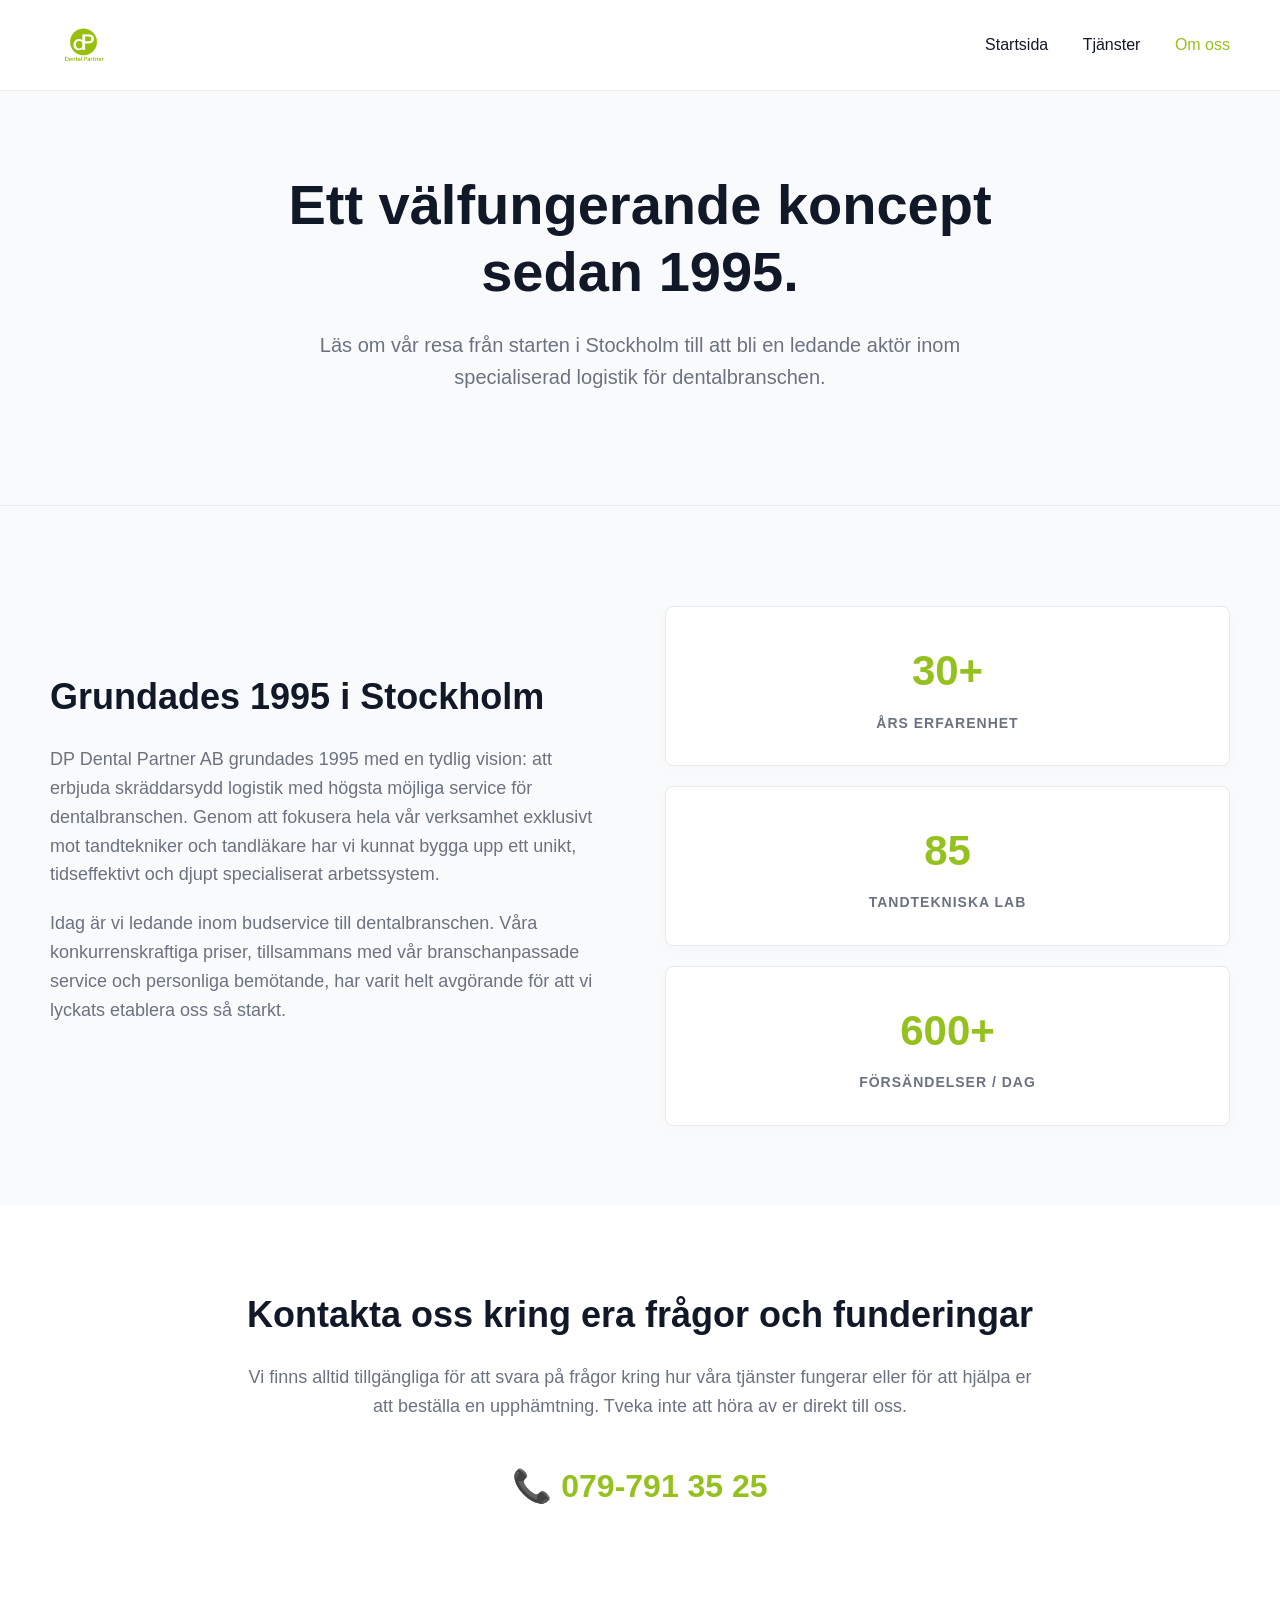
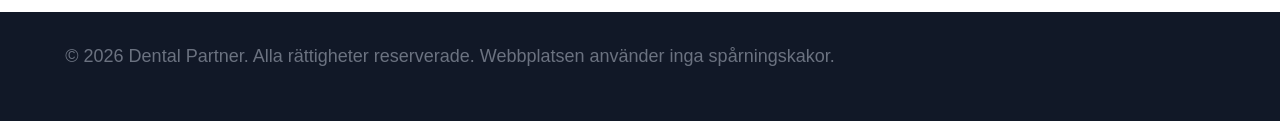
==== om-oss.html @ cd5d51f2 "Uppdaterade CSS med parallax-klasser och bevarade befintlig hero-layout" ====
<!DOCTYPE html>
<html lang="sv">
<head>
    <meta charset="UTF-8">
    <meta name="viewport" content="width=device-width, initial-scale=1.0">
    <title>Om oss | Dental Partner</title>
    <link rel="stylesheet" href="css/style.css">
</head>
<body>

    <!-- Navigering -->
    <header>
        <a href="index.html" class="logo">
            <img src="images/logo.png" alt="Dental Partner Logotyp">
        </a>
        <nav>
            <a href="index.html">Startsida</a>
            <a href="tjanster.html">Tjänster</a>
            <a href="om-oss.html" style="color: var(--color-brand-green);">Om oss</a>
        </nav>
    </header>

    <!-- Toppsektion / Intro -->
    <section class="hero" style="padding: 80px 50px;">
        <h1>Ett välfungerande koncept sedan 1995.</h1>
        <p>Läs om vår resa från starten i Stockholm till att bli en ledande aktör inom specialiserad logistik för dentalbranschen.</p>
    </section>

    <!-- Historik och Statistik -->
    <section class="bg-gray">
        <div class="container">
            <div class="about-layout">
                
                <div class="about-main-text">
                    <h2>Grundades 1995 i Stockholm</h2>
                    <p>DP Dental Partner AB grundades 1995 med en tydlig vision: att erbjuda skräddarsydd logistik med högsta möjliga service för dentalbranschen. Genom att fokusera hela vår verksamhet exklusivt mot tandtekniker och tandläkare har vi kunnat bygga upp ett unikt, tidseffektivt och djupt specialiserat arbetssystem.</p>
                    <p>Idag är vi ledande inom budservice till dentalbranschen. Våra konkurrenskraftiga priser, tillsammans med vår branschanpassade service och personliga bemötande, har varit helt avgörande för att vi lyckats etablera oss så starkt.</p>
                </div>

                <!-- Statistikrutor (Bygger stark trovärdighet) -->
                <div class="stats-grid">
                    <div class="stat-box">
                        <span class="stat-number">30+</span>
                        <span class="stat-label">Års Erfarenhet</span>
                    </div>
                    <div class="stat-box">
                        <span class="stat-number">85</span>
                        <span class="stat-label">Tandtekniska Lab</span>
                    </div>
                    <div class="stat-box">
                        <span class="stat-number">600+</span>
                        <span class="stat-label">Försändelser / Dag</span>
                    </div>
                </div>

            </div>
        </div>
    </section>

    <!-- Centraliserad Kontaktsektion -->
    <section class="cta-section" style="padding: 80px 50px;">
        <div class="container">
            <h2>Kontakta oss kring era frågor och funderingar</h2>
            <p>Vi finns alltid tillgängliga för att svara på frågor kring hur våra tjänster fungerar eller för att hjälpa er att beställa en upphämtning. Tveka inte att höra av er direkt till oss.</p>
            <a href="tel:+46733211751" class="phone-link">📞 079-791 35 25</a>
        </div>
    </section>

    <!-- Sidfot -->
    <footer>
        <div class="container">
            <p>&copy; 2026 Dental Partner. Alla rättigheter reserverade. Webbplatsen använder inga spårningskakor.</p>
        </div>
    </footer>

</body>
</html>
---- css/style.css ----
/* Grundläggande inställningar och färgvariabler */
:root {
  --color-brand-green: #95C11E;
  --color-brand-green-hover: #7ea319;
  --color-text-main: #111827;
  --color-text-muted: #6B7280;
  --color-bg-white: #FFFFFF;
  --color-bg-light-gray: #F9FAFB;
  --font-main: 'Helvetica Neue', Arial, sans-serif;
}

* {
  margin: 0;
  padding: 0;
  box-sizing: border-box;
}

body {
  font-family: var(--font-main);
  color: var(--color-text-main);
  background-color: var(--color-bg-white);
  line-height: 1.6;
}

/* Navigering */
header {
  display: flex;
  justify-content: space-between;
  align-items: center;
  padding: 20px 50px;
  background-color: var(--color-bg-white);
  border-bottom: 1px solid #eaeaea;
}

.logo {
  font-size: 24px;
  font-weight: bold;
  color: var(--color-brand-green);
  text-decoration: none;
  display: flex;
  align-items: center;
}

/* Lägg till denna del för att styra bildens storlek */
.logo img {
  max-height: 50px; /* Ändra denna siffra för att göra loggan större eller mindre */
  width: auto;
}

nav a {
  margin-left: 30px;
  text-decoration: none;
  color: var(--color-text-main);
  font-weight: 500;
  transition: color 0.3s ease;
}

nav a:hover {
  color: var(--color-brand-green);
}

/* Knappar */
.btn-primary {
  background-color: var(--color-brand-green);
  color: white;
  padding: 12px 24px;
  text-decoration: none;
  font-weight: bold;
  border-radius: 4px;
  transition: background-color 0.3s ease;
  display: inline-block;
  margin-top: 20px;
}

.btn-primary:hover {
  background-color: var(--color-brand-green-hover);
}

/* Sektioner (Generell layout) */
section {
  padding: 80px 50px;
}

.bg-gray {
  background-color: var(--color-bg-light-gray);
}

h1 {
  font-size: 48px;
  margin-bottom: 20px;
  line-height: 1.2;
}

h2 {
  font-size: 36px;
  margin-bottom: 20px;
}

p {
  font-size: 18px;
  max-width: 800px;
  margin-bottom: 20px;
  color: var(--color-text-muted);
}

/* --- Hero-sektion (Standard för undersidor) --- */
.hero {
  text-align: center;
  padding: 120px 50px;
  background-color: var(--color-bg-light-gray);
  border-bottom: 1px solid #eaeaea;
}

.hero h1 {
  font-size: 56px;
  color: var(--color-text-main);
  max-width: 800px;
  margin: 0 auto 24px auto;
}

.hero p {
  font-size: 20px;
  max-width: 700px;
  margin: 0 auto 32px auto;
}

.hero .btn-primary {
  font-size: 18px;
  padding: 16px 32px;
  border-radius: 50px;
  box-shadow: 0 4px 6px rgba(149, 193, 30, 0.2);
}

/* --- Parallax Hero Sektion (Speciell för Startsidan) --- */
.parallax-container {
  position: relative;
  overflow: hidden; /* Gömmer den del av bakgrunden som "svämmar över" */
  padding: 150px 50px;
  display: flex;
  align-items: center;
  justify-content: center;
  text-align: center;
  min-height: 70vh; /* Gör sektionen härligt stor */
  background-color: transparent; /* Åsidosätter standard hero-bakgrund */
}

/* Det rörliga bakgrundslagret */
.parallax-bg {
  position: absolute;
  top: -20%; /* Börjar lite högre upp för att ha marginal när den scrollar */
  left: 0;
  width: 100%;
  height: 140%; /* Större än containern för att kunna röra sig */
  background: linear-gradient(135deg, #f0f4f8 0%, #e0e8f0 100%); /* Snygg klinisk gradient */
  background-size: cover;
  background-position: center;
  z-index: 1;
}

/* Innehållet överst i Parallaxen */
.hero-content {
  position: relative;
  z-index: 2; /* Ser till att texten ligger OVANPÅ bakgrunden */
  max-width: 800px;
  margin: 0 auto;
}

.hero-content h1 {
  font-size: 56px;
  color: var(--color-text-main);
  margin-bottom: 24px;
}

.hero-content p {
  font-size: 20px;
  color: var(--color-text-muted);
  margin-bottom: 32px;
}

.hero-content .btn-primary {
  font-size: 18px;
  padding: 16px 32px;
  border-radius: 50px;
  box-shadow: 0 4px 6px rgba(149, 193, 30, 0.2);
}

/* Container för att hålla innehållet centrerat */
.container {
  max-width: 1200px;
  margin: 0 auto;
}

/* Rutnätet för tjänsterna */
.services-grid {
  display: grid;
  grid-template-columns: repeat(auto-fit, minmax(300px, 1fr));
  gap: 30px;
  padding: 20px 0;
}

/* Designen för varje enskilt kort */
.service-card {
  background-color: var(--color-bg-white);
  padding: 40px 30px;
  border-radius: 8px;
  box-shadow: 0 4px 15px rgba(0, 0, 0, 0.05);
  text-align: center;
  transition: transform 0.3s ease;
}

.service-card:hover {
  transform: translateY(-5px); /* Kortet lyfter lite när man hovrar över det */
}

.service-card h3 {
  font-size: 22px;
  margin-bottom: 15px;
  color: var(--color-text-main);
}

.service-card p {
  font-size: 16px;
  margin-bottom: 0;
}

/* Ikoner/bilder i tjänstekorten */
.service-icon {
  max-height: 60px; /* Håller bilderna i en enhetlig storlek */
  width: auto;
  margin-bottom: 20px;
  display: block;
  margin-left: auto;
  margin-right: auto;
  transition: transform 0.3s ease;
}

/* En liten extraeffekt när man för musen över kortet */
.service-card:hover .service-icon {
  transform: scale(1.1);
}

/* Den kodbaserade rutt-kartan */
.route-map-icon {
  width: 100px;
  height: 60px;
  margin: 0 auto 20px auto;
  display: flex;
  align-items: center;
  justify-content: space-between;
  position: relative;
  padding: 0 10px;
}

/* Punkterna på kartan */
.route-map-icon .dot {
  width: 14px;
  height: 14px;
  background-color: var(--color-brand-green);
  border-radius: 50%;
  position: relative;
  z-index: 2;
  box-shadow: 0 0 0 4px rgba(149, 193, 30, 0.2);
}

/* Den pulserande effekten på den aktiva punkten */
.route-map-icon .pin-b {
  background-color: var(--color-text-main);
  box-shadow: 0 0 0 4px rgba(17, 24, 39, 0.1);
  animation: pulse 2s infinite;
}

/* Linjen mellan punkterna */
.route-map-icon .line {
  flex-grow: 1;
  height: 2px;
  border-bottom: 2px dashed var(--color-brand-green);
  position: relative;
  top: 0px;
  z-index: 1;
  margin: 0 -2px;
}

/* Animationen som ger ikonen lite liv */
@keyframes pulse {
  0% { box-shadow: 0 0 0 0 rgba(149, 193, 30, 0.7); }
  70% { box-shadow: 0 0 0 10px rgba(149, 193, 30, 0); }
  100% { box-shadow: 0 0 0 0 rgba(149, 193, 30, 0); }
}

/* Ser till att ikonen reagerar snyggt när man hovrar över kortet */
.service-card:hover .route-map-icon .dot {
  transform: scale(1.1);
}

/* Kontakt/CTA Sektion */
.cta-section {
  text-align: center;
  padding: 100px 50px;
  background-color: var(--color-bg-white);
}

.cta-section h2 {
  color: var(--color-text-main);
  margin-bottom: 20px;
}

.cta-section p {
  margin: 0 auto 40px auto;
}

/* Centralt placerad kontaktbox */
.contact-box {
  background-color: var(--color-bg-light-gray);
  padding: 40px;
  border-radius: 12px;
  display: inline-block;
  max-width: 500px;
  width: 100%;
  box-shadow: 0 4px 20px rgba(0, 0, 0, 0.02);
  border: 1px solid #eaeaea;
}

/* Telefonlänken */
.phone-link {
  font-size: 32px;
  font-weight: bold;
  color: var(--color-brand-green);
  text-decoration: none;
  display: inline-flex;
  align-items: center;
  gap: 10px;
  margin-bottom: 20px;
  transition: color 0.3s ease, transform 0.3s ease;
}

.phone-link:hover {
  color: var(--color-brand-green-hover);
  transform: scale(1.02);
}

.phone-icon {
  font-size: 28px;
}

.opening-hours {
  font-size: 15px !important;
  color: var(--color-text-muted);
  line-height: 1.5;
  margin-bottom: 15px !important;
}

.email-text {
  font-size: 14px !important;
  margin-bottom: 0 !important;
}

/* Sidfot */
footer {
  background-color: var(--color-text-main);
  color: #9CA3AF;
  padding: 30px 50px;
  text-align: center;
  font-size: 14px;
}

/* Styling för fördjupningssidan (Tjänster) */
.features-list {
  display: flex;
  flex-direction: column;
  gap: 40px;
}

.feature-item {
  background-color: var(--color-bg-white);
  padding: 40px;
  border-radius: 8px;
  box-shadow: 0 2px 10px rgba(0, 0, 0, 0.02);
  border-left: 5px solid var(--color-brand-green); /* Ger en snygg klinisk grön linje till vänster */
}

.feature-text h2 {
  font-size: 26px;
  margin-bottom: 15px;
  color: var(--color-text-main);
}

.feature-text p {
  font-size: 16px;
  line-height: 1.7;
  margin-bottom: 0;
  max-width: 100%; /* Låter texten använda hela kortets bredd för skön läsbarhet */
}

/* Layout för Om oss-sidan */
.about-layout {
  display: flex;
  flex-direction: column;
  gap: 50px;
}

/* Sifferrutorna för statistik */
.stats-grid {
  display: grid;
  grid-template-columns: repeat(auto-fit, minmax(200px, 1fr));
  gap: 20px;
  margin-top: 20px;
}

.stat-box {
  background-color: var(--color-bg-white);
  padding: 30px;
  border-radius: 8px;
  text-align: center;
  box-shadow: 0 4px 15px rgba(0, 0, 0, 0.02);
  border: 1px solid #eaeaea;
}

.stat-number {
  display: block;
  font-size: 42px;
  font-weight: bold;
  color: var(--color-brand-green);
  margin-bottom: 5px;
}

.stat-label {
  font-size: 14px;
  color: var(--color-text-muted);
  text-transform: uppercase;
  letter-spacing: 1px;
  font-weight: bold;
}

/* Responsiv justering för större skärmar */
@media (min-width: 768px) {
  .about-layout {
    flex-direction: row;
    align-items: center;
  }
  .about-main-text {
    flex: 1;
  }
  .stats-grid {
    flex: 1;
    grid-template-columns: 1fr; /* Staplar rutorna snyggt till höger om texten på desktop */
  }
}
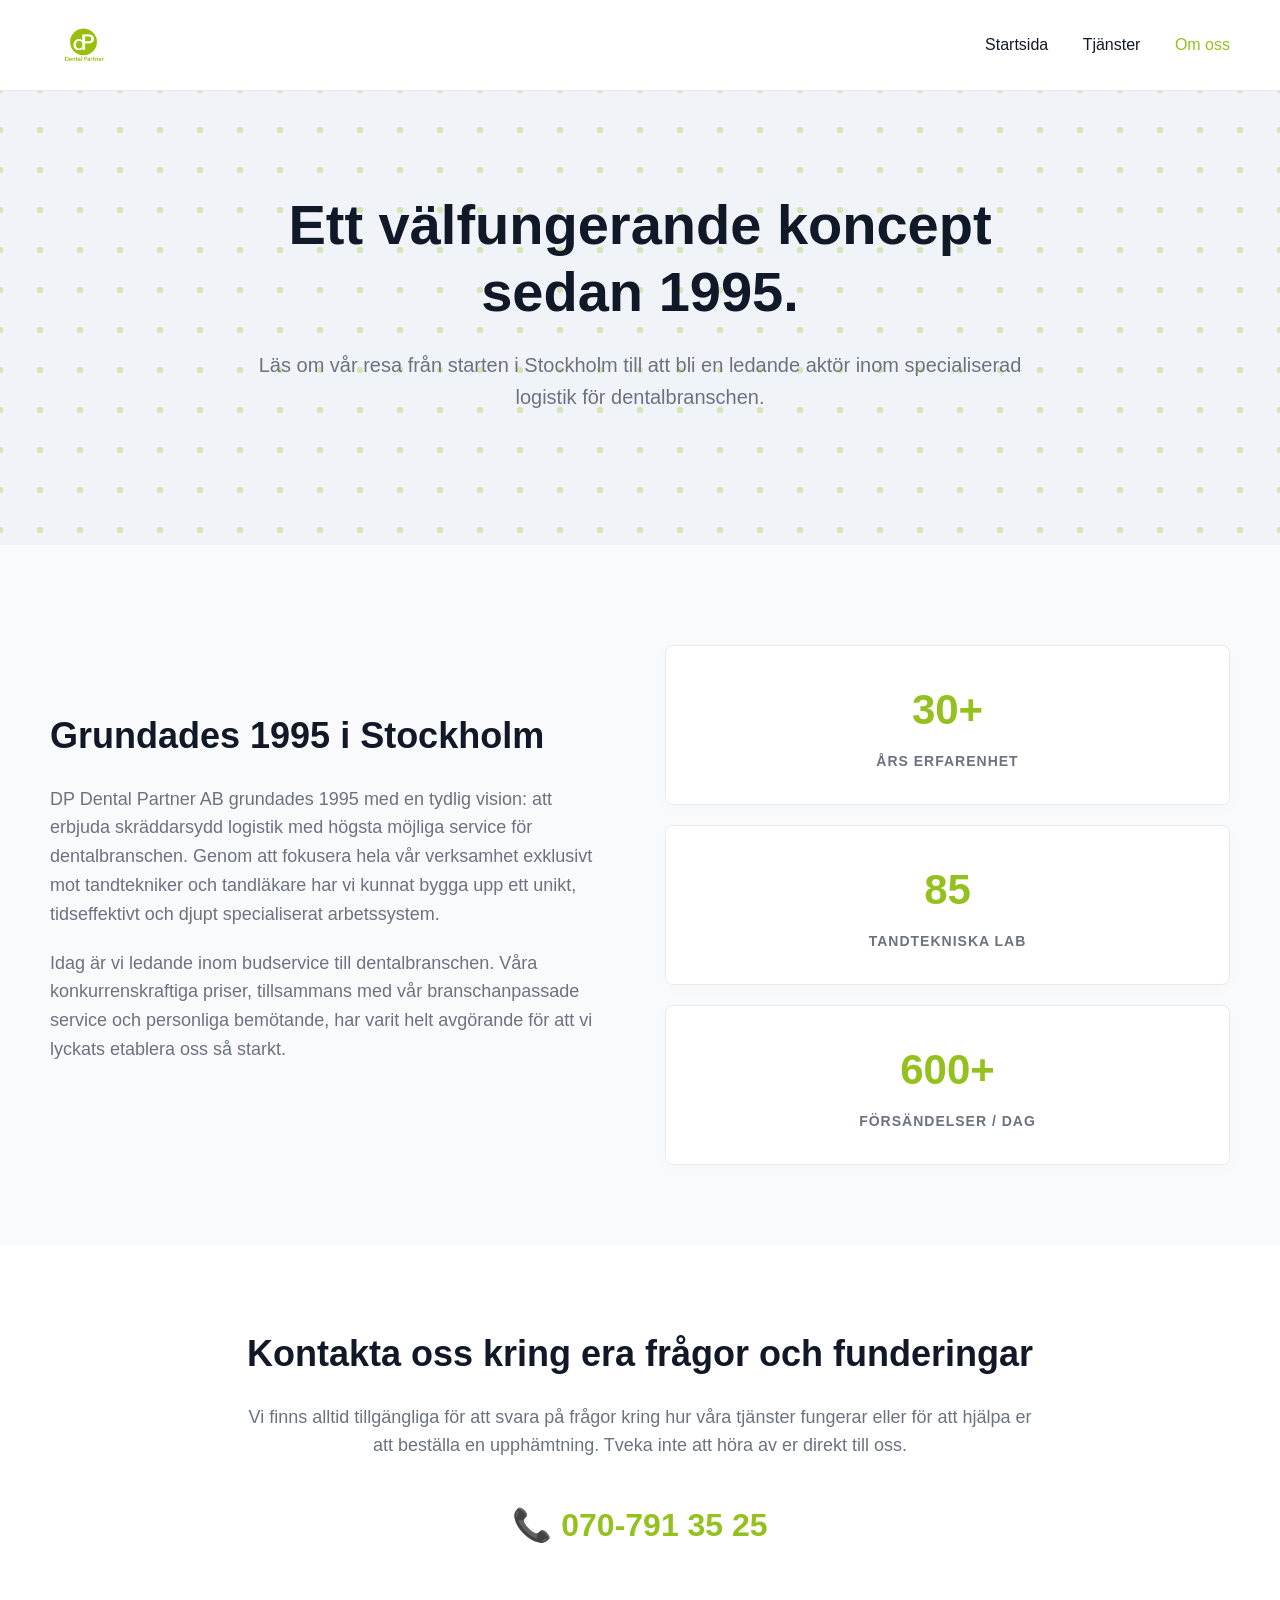
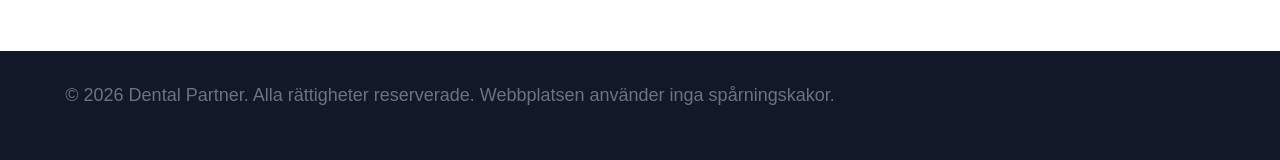
==== commit d0da3eec: "Lade till konsekvent parallax och mjuk fade-in vid scroll på alla undersidor" ====
--- a/om-oss.html
+++ b/om-oss.html
@@ -8,7 +8,6 @@
 </head>
 <body>
 
-    <!-- Navigering -->
     <header>
         <a href="index.html" class="logo">
             <img src="images/logo.png" alt="Dental Partner Logotyp">
@@ -20,34 +19,33 @@
         </nav>
     </header>
 
-    <!-- Toppsektion / Intro -->
-    <section class="hero" style="padding: 80px 50px;">
-        <h1>Ett välfungerande koncept sedan 1995.</h1>
-        <p>Läs om vår resa från starten i Stockholm till att bli en ledande aktör inom specialiserad logistik för dentalbranschen.</p>
+    <section class="parallax-container sm">
+        <div class="hero-content">
+            <h1>Ett välfungerande koncept sedan 1995.</h1>
+            <p>Läs om vår resa från starten i Stockholm till att bli en ledande aktör inom specialiserad logistik för dentalbranschen.</p>
+        </div>
     </section>
 
-    <!-- Historik och Statistik -->
     <section class="bg-gray">
         <div class="container">
             <div class="about-layout">
                 
-                <div class="about-main-text">
+                <div class="about-main-text fade-in">
                     <h2>Grundades 1995 i Stockholm</h2>
                     <p>DP Dental Partner AB grundades 1995 med en tydlig vision: att erbjuda skräddarsydd logistik med högsta möjliga service för dentalbranschen. Genom att fokusera hela vår verksamhet exklusivt mot tandtekniker och tandläkare har vi kunnat bygga upp ett unikt, tidseffektivt och djupt specialiserat arbetssystem.</p>
                     <p>Idag är vi ledande inom budservice till dentalbranschen. Våra konkurrenskraftiga priser, tillsammans med vår branschanpassade service och personliga bemötande, har varit helt avgörande för att vi lyckats etablera oss så starkt.</p>
                 </div>
 
-                <!-- Statistikrutor (Bygger stark trovärdighet) -->
                 <div class="stats-grid">
-                    <div class="stat-box">
+                    <div class="stat-box fade-in" style="transition-delay: 0.1s;">
                         <span class="stat-number">30+</span>
                         <span class="stat-label">Års Erfarenhet</span>
                     </div>
-                    <div class="stat-box">
+                    <div class="stat-box fade-in" style="transition-delay: 0.2s;">
                         <span class="stat-number">85</span>
                         <span class="stat-label">Tandtekniska Lab</span>
                     </div>
-                    <div class="stat-box">
+                    <div class="stat-box fade-in" style="transition-delay: 0.3s;">
                         <span class="stat-number">600+</span>
                         <span class="stat-label">Försändelser / Dag</span>
                     </div>
@@ -57,21 +55,33 @@
         </div>
     </section>
 
-    <!-- Centraliserad Kontaktsektion -->
-    <section class="cta-section" style="padding: 80px 50px;">
+    <section class="cta-section fade-in" style="padding: 80px 50px;">
         <div class="container">
             <h2>Kontakta oss kring era frågor och funderingar</h2>
             <p>Vi finns alltid tillgängliga för att svara på frågor kring hur våra tjänster fungerar eller för att hjälpa er att beställa en upphämtning. Tveka inte att höra av er direkt till oss.</p>
-            <a href="tel:+46733211751" class="phone-link">📞 079-791 35 25</a>
+            <a href="tel:+46733211751" class="phone-link">📞 070-791 35 25</a>
         </div>
     </section>
 
-    <!-- Sidfot -->
     <footer>
         <div class="container">
             <p>&copy; 2026 Dental Partner. Alla rättigheter reserverade. Webbplatsen använder inga spårningskakor.</p>
         </div>
     </footer>
 
+    <script>
+        document.addEventListener("DOMContentLoaded", function() {
+            const faders = document.querySelectorAll('.fade-in');
+            const appearOptions = { threshold: 0.1, rootMargin: "0px 0px -50px 0px" };
+            const appearOnScroll = new IntersectionObserver(function(entries, observer) {
+                entries.forEach(entry => {
+                    if (!entry.isIntersecting) return;
+                    entry.target.classList.add('visible');
+                    observer.unobserve(entry.target);
+                });
+            }, appearOptions);
+            faders.forEach(fader => { appearOnScroll.observe(fader); });
+        });
+    </script>
 </body>
 </html>
--- a/css/style.css
+++ b/css/style.css
@@ -20,6 +20,7 @@
   color: var(--color-text-main);
   background-color: var(--color-bg-white);
   line-height: 1.6;
+  overflow-x: hidden; /* Förhindrar horisontell scroll om animationer puttar ut saker */
 }
 
 /* Navigering */
@@ -30,6 +31,9 @@
   padding: 20px 50px;
   background-color: var(--color-bg-white);
   border-bottom: 1px solid #eaeaea;
+  position: sticky; /* Fäster menyn i toppen när du scrollar! */
+  top: 0;
+  z-index: 100;
 }
 
 .logo {
@@ -41,9 +45,8 @@
   align-items: center;
 }
 
-/* Lägg till denna del för att styra bildens storlek */
 .logo img {
-  max-height: 50px; /* Ändra denna siffra för att göra loggan större eller mindre */
+  max-height: 50px;
   width: auto;
 }
 
@@ -131,36 +134,34 @@
   box-shadow: 0 4px 6px rgba(149, 193, 30, 0.2);
 }
 
-/* --- Parallax Hero Sektion (Speciell för Startsidan) --- */
+/* --- Parallax Hero Sektion --- */
 .parallax-container {
   position: relative;
-  overflow: hidden; /* Gömmer den del av bakgrunden som "svämmar över" */
   padding: 150px 50px;
   display: flex;
   align-items: center;
   justify-content: center;
   text-align: center;
-  min-height: 70vh; /* Gör sektionen härligt stor */
-  background-color: transparent; /* Åsidosätter standard hero-bakgrund */
-}
-
-/* Det rörliga bakgrundslagret */
-.parallax-bg {
-  position: absolute;
-  top: -20%; /* Börjar lite högre upp för att ha marginal när den scrollar */
-  left: 0;
-  width: 100%;
-  height: 140%; /* Större än containern för att kunna röra sig */
-  background: linear-gradient(135deg, #f0f4f8 0%, #e0e8f0 100%); /* Snygg klinisk gradient */
-  background-size: cover;
+  min-height: 70vh;
+  
+  /* Den magiska CSS-parallaxen med fastlåst bakgrundsmönster */
+  background-color: #f0f4f8;
+  background-image: radial-gradient(rgba(149, 193, 30, 0.3) 3px, transparent 3px);
+  background-size: 40px 40px;
+  background-attachment: fixed; /* Detta låser mönstret på plats */
   background-position: center;
-  z-index: 1;
+}
+
+/* Mindre höjd för parallax på undersidor */
+.parallax-container.sm {
+    min-height: 40vh;
+    padding: 100px 50px;
 }
 
 /* Innehållet överst i Parallaxen */
 .hero-content {
   position: relative;
-  z-index: 2; /* Ser till att texten ligger OVANPÅ bakgrunden */
+  z-index: 2;
   max-width: 800px;
   margin: 0 auto;
 }
@@ -209,7 +210,7 @@
 }
 
 .service-card:hover {
-  transform: translateY(-5px); /* Kortet lyfter lite när man hovrar över det */
+  transform: translateY(-5px);
 }
 
 .service-card h3 {
@@ -225,7 +226,7 @@
 
 /* Ikoner/bilder i tjänstekorten */
 .service-icon {
-  max-height: 60px; /* Håller bilderna i en enhetlig storlek */
+  max-height: 60px;
   width: auto;
   margin-bottom: 20px;
   display: block;
@@ -234,7 +235,6 @@
   transition: transform 0.3s ease;
 }
 
-/* En liten extraeffekt när man för musen över kortet */
 .service-card:hover .service-icon {
   transform: scale(1.1);
 }
@@ -251,7 +251,6 @@
   padding: 0 10px;
 }
 
-/* Punkterna på kartan */
 .route-map-icon .dot {
   width: 14px;
   height: 14px;
@@ -262,14 +261,12 @@
   box-shadow: 0 0 0 4px rgba(149, 193, 30, 0.2);
 }
 
-/* Den pulserande effekten på den aktiva punkten */
 .route-map-icon .pin-b {
   background-color: var(--color-text-main);
   box-shadow: 0 0 0 4px rgba(17, 24, 39, 0.1);
   animation: pulse 2s infinite;
 }
 
-/* Linjen mellan punkterna */
 .route-map-icon .line {
   flex-grow: 1;
   height: 2px;
@@ -280,14 +277,12 @@
   margin: 0 -2px;
 }
 
-/* Animationen som ger ikonen lite liv */
 @keyframes pulse {
   0% { box-shadow: 0 0 0 0 rgba(149, 193, 30, 0.7); }
   70% { box-shadow: 0 0 0 10px rgba(149, 193, 30, 0); }
   100% { box-shadow: 0 0 0 0 rgba(149, 193, 30, 0); }
 }
 
-/* Ser till att ikonen reagerar snyggt när man hovrar över kortet */
 .service-card:hover .route-map-icon .dot {
   transform: scale(1.1);
 }
@@ -308,7 +303,6 @@
   margin: 0 auto 40px auto;
 }
 
-/* Centralt placerad kontaktbox */
 .contact-box {
   background-color: var(--color-bg-light-gray);
   padding: 40px;
@@ -320,7 +314,6 @@
   border: 1px solid #eaeaea;
 }
 
-/* Telefonlänken */
 .phone-link {
   font-size: 32px;
   font-weight: bold;
@@ -375,7 +368,7 @@
   padding: 40px;
   border-radius: 8px;
   box-shadow: 0 2px 10px rgba(0, 0, 0, 0.02);
-  border-left: 5px solid var(--color-brand-green); /* Ger en snygg klinisk grön linje till vänster */
+  border-left: 5px solid var(--color-brand-green);
 }
 
 .feature-text h2 {
@@ -388,7 +381,7 @@
   font-size: 16px;
   line-height: 1.7;
   margin-bottom: 0;
-  max-width: 100%; /* Låter texten använda hela kortets bredd för skön läsbarhet */
+  max-width: 100%;
 }
 
 /* Layout för Om oss-sidan */
@@ -398,7 +391,6 @@
   gap: 50px;
 }
 
-/* Sifferrutorna för statistik */
 .stats-grid {
   display: grid;
   grid-template-columns: repeat(auto-fit, minmax(200px, 1fr));
@@ -431,7 +423,6 @@
   font-weight: bold;
 }
 
-/* Responsiv justering för större skärmar */
 @media (min-width: 768px) {
   .about-layout {
     flex-direction: row;
@@ -442,6 +433,19 @@
   }
   .stats-grid {
     flex: 1;
-    grid-template-columns: 1fr; /* Staplar rutorna snyggt till höger om texten på desktop */
+    grid-template-columns: 1fr;
   }
+}
+
+/* --- Fade-in effekter (NYTT) --- */
+.fade-in {
+  opacity: 0;
+  transform: translateY(30px);
+  transition: opacity 0.8s ease-out, transform 0.8s ease-out;
+  will-change: opacity, transform;
+}
+
+.fade-in.visible {
+  opacity: 1;
+  transform: translateY(0);
 }
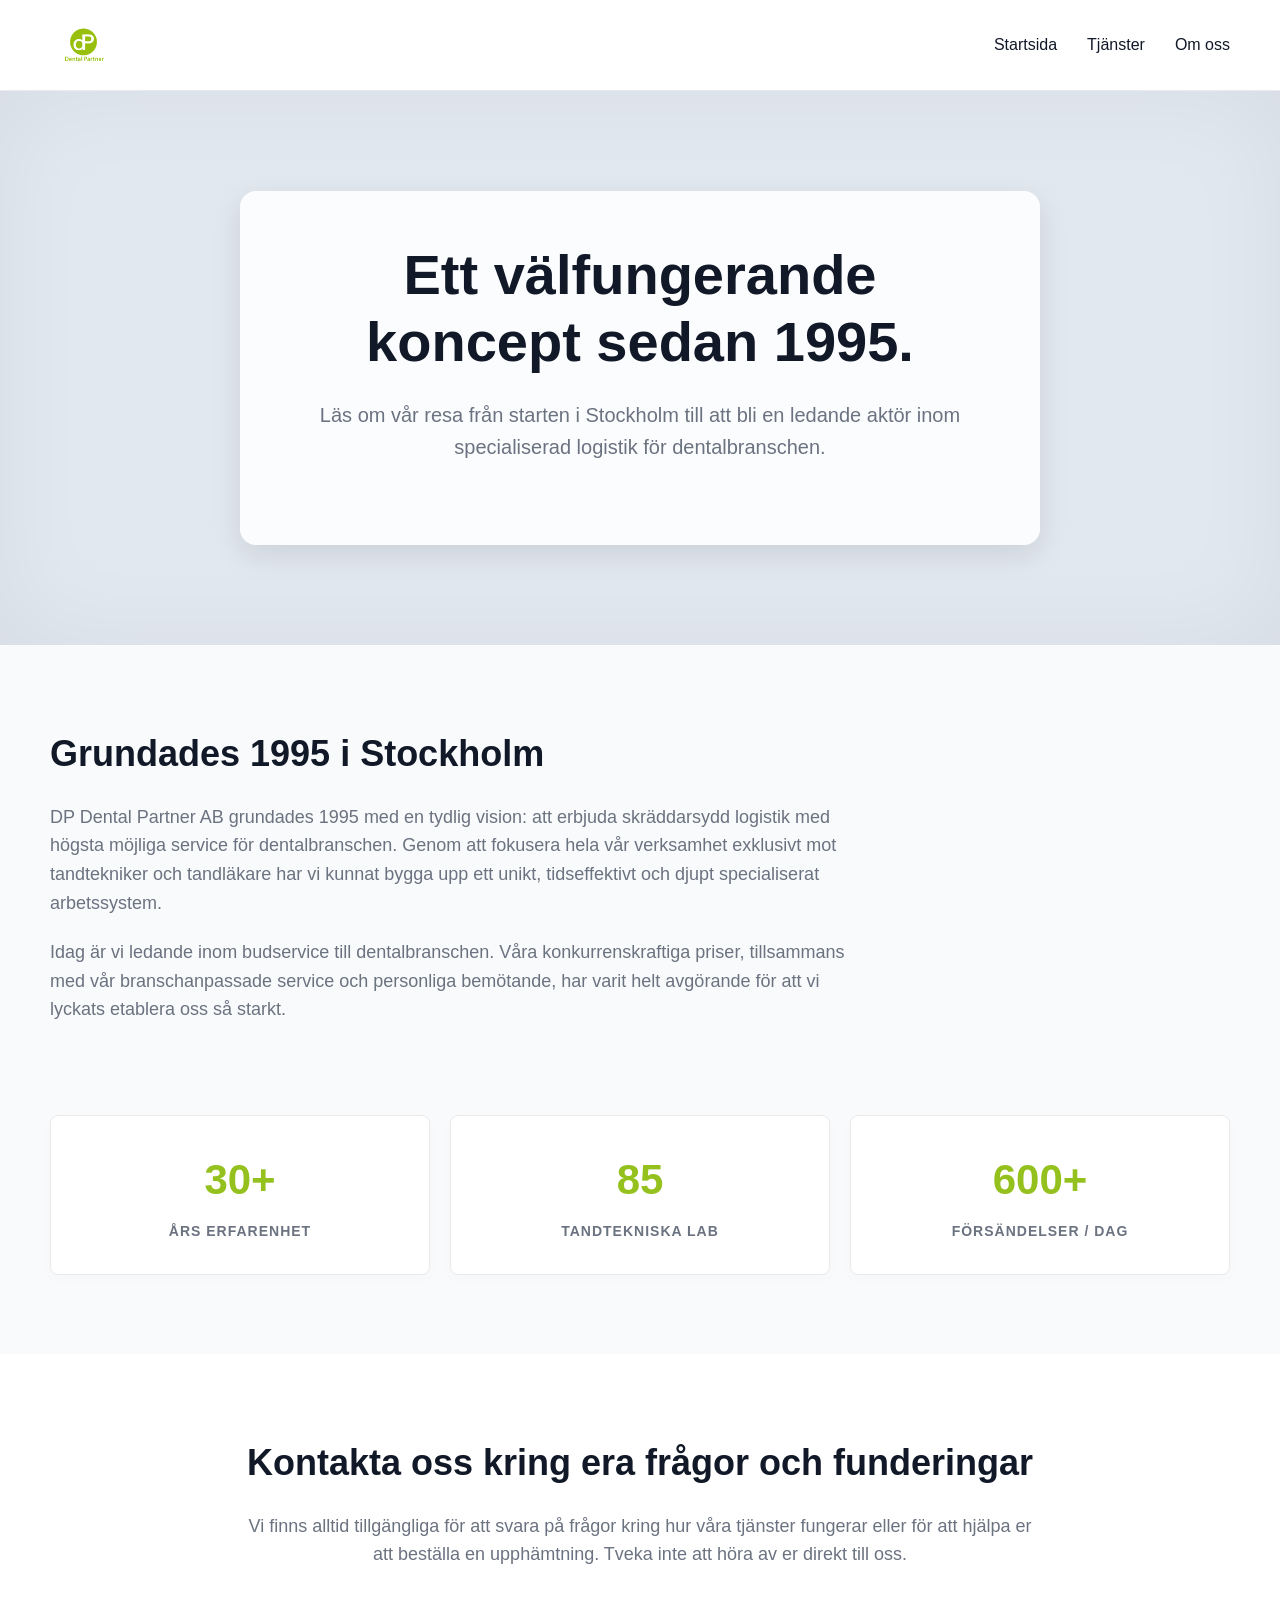
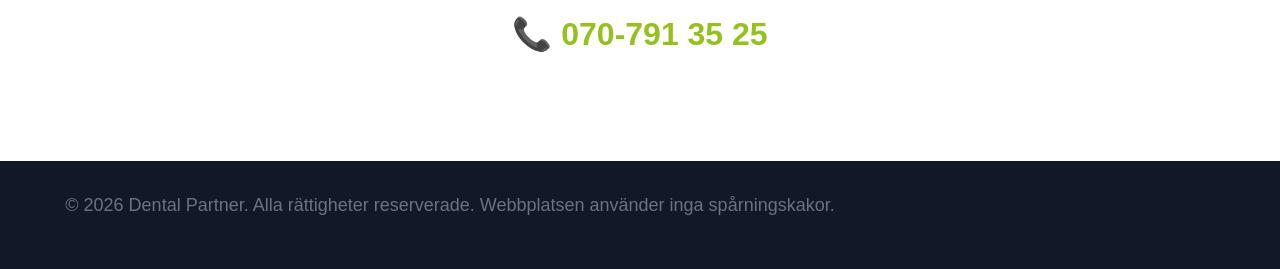
==== commit 02c57204: "Synkat global header och hamburgermeny på samtliga undersidor" ====
--- a/om-oss.html
+++ b/om-oss.html
@@ -2,7 +2,7 @@
 <html lang="sv">
 <head>
     <meta charset="UTF-8">
-    <meta name="viewport" content="width=device-width, initial-scale=1.0">
+    <meta name="viewport" content="width=device-width, initial-scale=1.0, maximum-scale=1.0, user-scalable=no, viewport-fit=cover">
     <title>Om oss | Dental Partner</title>
     <link rel="stylesheet" href="css/style.css">
 </head>
@@ -10,12 +10,19 @@
 
     <header>
         <a href="index.html" class="logo">
-            <img src="images/logo.png" alt="Dental Partner Logotyp">
+            <img src="images/logo.png" alt="Dental Partner">
         </a>
-        <nav>
+        
+        <div class="menu-toggle" id="mobile-menu">
+            <span class="bar"></span>
+            <span class="bar"></span>
+            <span class="bar"></span>
+        </div>
+
+        <nav id="nav-menu">
             <a href="index.html">Startsida</a>
             <a href="tjanster.html">Tjänster</a>
-            <a href="om-oss.html" style="color: var(--color-brand-green);">Om oss</a>
+            <a href="om-oss.html">Om oss</a>
         </nav>
     </header>
 
@@ -69,19 +76,6 @@
         </div>
     </footer>
 
-    <script>
-        document.addEventListener("DOMContentLoaded", function() {
-            const faders = document.querySelectorAll('.fade-in');
-            const appearOptions = { threshold: 0.1, rootMargin: "0px 0px -50px 0px" };
-            const appearOnScroll = new IntersectionObserver(function(entries, observer) {
-                entries.forEach(entry => {
-                    if (!entry.isIntersecting) return;
-                    entry.target.classList.add('visible');
-                    observer.unobserve(entry.target);
-                });
-            }, appearOptions);
-            faders.forEach(fader => { appearOnScroll.observe(fader); });
-        });
-    </script>
+    <script src="js/main.js"></script>
 </body>
 </html>
--- a/css/style.css
+++ b/css/style.css
@@ -1,4 +1,4 @@
-/* Grundläggande inställningar och färgvariabler */
+/* --- 1. Grundinställningar & Variabler --- */
 :root {
   --color-brand-green: #95C11E;
   --color-brand-green-hover: #7ea319;
@@ -15,15 +15,29 @@
   box-sizing: border-box;
 }
 
+html {
+  -webkit-tap-highlight-color: transparent;
+  overscroll-behavior-y: contain;
+}
+
 body {
   font-family: var(--font-main);
   color: var(--color-text-main);
   background-color: var(--color-bg-white);
   line-height: 1.6;
-  overflow-x: hidden; /* Förhindrar horisontell scroll om animationer puttar ut saker */
-}
-
-/* Navigering */
+  overflow-x: hidden;
+  -webkit-user-select: none;
+  user-select: none;
+  touch-action: manipulation;
+}
+
+/* Klickbara element med app-känsla */
+.btn-primary, .service-card, .horizontal-card, .menu-toggle {
+  cursor: pointer;
+  -webkit-tap-highlight-color: transparent;
+}
+
+/* --- 2. Navigering & Header --- */
 header {
   display: flex;
   justify-content: space-between;
@@ -31,7 +45,7 @@
   padding: 20px 50px;
   background-color: var(--color-bg-white);
   border-bottom: 1px solid #eaeaea;
-  position: sticky; /* Fäster menyn i toppen när du scrollar! */
+  position: sticky;
   top: 0;
   z-index: 100;
 }
@@ -50,6 +64,11 @@
   width: auto;
 }
 
+nav {
+  display: flex;
+  align-items: center;
+}
+
 nav a {
   margin-left: 30px;
   text-decoration: none;
@@ -60,6 +79,38 @@
 
 nav a:hover {
   color: var(--color-brand-green);
+}
+
+/* --- 3. Generella Typografi- & Sektionsregler --- */
+section {
+  padding: 80px 50px;
+}
+
+.bg-gray {
+  background-color: var(--color-bg-light-gray);
+}
+
+.container {
+  max-width: 1200px;
+  margin: 0 auto;
+}
+
+h1 {
+  font-size: 48px;
+  margin-bottom: 20px;
+  line-height: 1.2;
+}
+
+h2 {
+  font-size: 36px;
+  margin-bottom: 20px;
+}
+
+p {
+  font-size: 18px;
+  max-width: 800px;
+  margin-bottom: 20px;
+  color: var(--color-text-muted);
 }
 
 /* Knappar */
@@ -79,34 +130,7 @@
   background-color: var(--color-brand-green-hover);
 }
 
-/* Sektioner (Generell layout) */
-section {
-  padding: 80px 50px;
-}
-
-.bg-gray {
-  background-color: var(--color-bg-light-gray);
-}
-
-h1 {
-  font-size: 48px;
-  margin-bottom: 20px;
-  line-height: 1.2;
-}
-
-h2 {
-  font-size: 36px;
-  margin-bottom: 20px;
-}
-
-p {
-  font-size: 18px;
-  max-width: 800px;
-  margin-bottom: 20px;
-  color: var(--color-text-muted);
-}
-
-/* --- Hero-sektion (Standard för undersidor) --- */
+/* --- 4. Hero & Parallax --- */
 .hero {
   text-align: center;
   padding: 120px 50px;
@@ -114,27 +138,6 @@
   border-bottom: 1px solid #eaeaea;
 }
 
-.hero h1 {
-  font-size: 56px;
-  color: var(--color-text-main);
-  max-width: 800px;
-  margin: 0 auto 24px auto;
-}
-
-.hero p {
-  font-size: 20px;
-  max-width: 700px;
-  margin: 0 auto 32px auto;
-}
-
-.hero .btn-primary {
-  font-size: 18px;
-  padding: 16px 32px;
-  border-radius: 50px;
-  box-shadow: 0 4px 6px rgba(149, 193, 30, 0.2);
-}
-
-/* --- Parallax Hero Sektion --- */
 .parallax-container {
   position: relative;
   padding: 150px 50px;
@@ -143,27 +146,30 @@
   justify-content: center;
   text-align: center;
   min-height: 70vh;
-  
-  /* Den magiska CSS-parallaxen med fastlåst bakgrundsmönster */
-  background-color: #f0f4f8;
-  background-image: radial-gradient(rgba(149, 193, 30, 0.3) 3px, transparent 3px);
-  background-size: 40px 40px;
-  background-attachment: fixed; /* Detta låser mönstret på plats */
+  background-color: #E2E8F0;
+  background-image: url('../images/hero-bg.jpg');
+  background-attachment: fixed;
   background-position: center;
-}
-
-/* Mindre höjd för parallax på undersidor */
+  background-repeat: no-repeat;
+  background-size: cover;
+  box-shadow: inset 0 0 100px rgba(0,0,0,0.05);
+}
+
 .parallax-container.sm {
-    min-height: 40vh;
-    padding: 100px 50px;
-}
-
-/* Innehållet överst i Parallaxen */
+  min-height: 40vh;
+  padding: 100px 50px;
+}
+
 .hero-content {
   position: relative;
   z-index: 2;
   max-width: 800px;
   margin: 0 auto;
+  background: rgba(255, 255, 255, 0.85);
+  padding: 50px;
+  border-radius: 16px;
+  box-shadow: 0 10px 30px rgba(0, 0, 0, 0.1);
+  backdrop-filter: blur(5px);
 }
 
 .hero-content h1 {
@@ -185,13 +191,7 @@
   box-shadow: 0 4px 6px rgba(149, 193, 30, 0.2);
 }
 
-/* Container för att hålla innehållet centrerat */
-.container {
-  max-width: 1200px;
-  margin: 0 auto;
-}
-
-/* Rutnätet för tjänsterna */
+/* --- 5. Tjänster & Grid --- */
 .services-grid {
   display: grid;
   grid-template-columns: repeat(auto-fit, minmax(300px, 1fr));
@@ -199,7 +199,6 @@
   padding: 20px 0;
 }
 
-/* Designen för varje enskilt kort */
 .service-card {
   background-color: var(--color-bg-white);
   padding: 40px 30px;
@@ -224,7 +223,6 @@
   margin-bottom: 0;
 }
 
-/* Ikoner/bilder i tjänstekorten */
 .service-icon {
   max-height: 60px;
   width: auto;
@@ -239,7 +237,6 @@
   transform: scale(1.1);
 }
 
-/* Den kodbaserade rutt-kartan */
 .route-map-icon {
   width: 100px;
   height: 60px;
@@ -287,7 +284,210 @@
   transform: scale(1.1);
 }
 
-/* Kontakt/CTA Sektion */
+/* --- 6. Kinetisk Reveal --- */
+.kinetic-section {
+  background-color: var(--color-bg-white);
+}
+
+.kinetic-wrapper {
+  position: relative;
+  max-width: 600px;
+  height: 400px;
+  margin: 0 auto;
+  border-radius: 16px;
+  overflow: hidden;
+  box-shadow: 0 10px 40px rgba(0, 0, 0, 0.1);
+  background-image: url('../images/hero-bg.jpg');
+  background-size: cover;
+  background-position: center;
+}
+
+.kinetic-inside {
+  position: absolute;
+  top: 0; left: 0; width: 100%; height: 100%;
+  display: flex;
+  align-items: center;
+  justify-content: center;
+  text-align: center;
+  padding: 40px;
+  background: rgba(255, 255, 255, 0.85);
+  backdrop-filter: blur(8px);
+  z-index: 1;
+}
+
+.kinetic-inside-content h3 {
+  color: var(--color-brand-green);
+  font-size: 28px;
+  margin-bottom: 10px;
+}
+
+.kinetic-door {
+  position: absolute;
+  left: 0;
+  width: 100%;
+  height: 50%;
+  background-color: var(--color-bg-white);
+  z-index: 2;
+  display: flex;
+  flex-direction: column;
+  align-items: center;
+  justify-content: center;
+  transition: transform 1.2s cubic-bezier(0.77, 0, 0.175, 1);
+}
+
+.door-top {
+  top: 0;
+  border-bottom: 1px solid rgba(149, 193, 30, 0.2);
+}
+
+.door-bottom {
+  bottom: 0;
+  border-top: none;
+}
+
+.kinetic-icon {
+  font-size: 48px;
+  margin-bottom: 10px;
+}
+
+.door-top h3 {
+  margin: 0;
+  color: var(--color-text-main);
+}
+
+.door-bottom p {
+  margin: 0;
+  color: var(--color-text-muted);
+  font-size: 14px;
+  text-transform: uppercase;
+  letter-spacing: 1px;
+}
+
+.kinetic-wrapper.is-open .door-top {
+  transform: translateY(-100%);
+}
+
+.kinetic-wrapper.is-open .door-bottom {
+  transform: translateY(100%);
+}
+
+/* --- 7. Dynamisk Ruttspårning --- */
+.dynamic-route-section {
+  background-color: var(--color-bg-light-gray);
+}
+
+.route-map-container {
+  position: relative;
+  max-width: 800px;
+  margin: 0 auto;
+  background: var(--color-bg-white);
+  border-radius: 16px;
+  padding: 40px;
+  box-shadow: 0 10px 30px rgba(0, 0, 0, 0.05);
+}
+
+.route-svg {
+  width: 100%;
+  height: auto;
+  display: block;
+  overflow: visible;
+}
+
+#route-path-active {
+  transition: stroke-dashoffset 0.1s ease-out;
+}
+
+.van-icon {
+  position: absolute;
+  font-size: 32px;
+  top: 0;
+  left: 0;
+  transform: translate(-50%, -50%);
+  opacity: 0;
+  transition: opacity 0.3s ease;
+  filter: drop-shadow(0 4px 6px rgba(0,0,0,0.2));
+  z-index: 10;
+  pointer-events: none;
+}
+
+.van-icon.visible {
+  opacity: 1;
+}
+
+/* --- 8. Horisontell Scroll --- */
+.horizontal-section {
+  height: 300vh;
+  position: relative;
+  background-color: var(--color-bg-white);
+}
+
+.sticky-wrapper {
+  position: sticky;
+  top: 0;
+  height: 100vh;
+  display: flex;
+  flex-direction: column;
+  justify-content: center;
+  overflow: hidden;
+  padding-top: 50px;
+}
+
+.horizontal-title {
+  text-align: center;
+  margin-bottom: 60px;
+  padding: 0 50px;
+  color: var(--color-text-main);
+}
+
+.horizontal-track {
+  display: flex;
+  gap: 40px;
+  padding: 0 50px;
+  width: max-content;
+  will-change: transform;
+}
+
+.horizontal-card {
+  width: 350px;
+  height: 400px;
+  background: var(--color-bg-light-gray);
+  border-radius: 16px;
+  padding: 40px;
+  display: flex;
+  flex-direction: column;
+  justify-content: center;
+  box-shadow: 0 10px 30px rgba(0, 0, 0, 0.05);
+  border-top: 4px solid var(--color-brand-green);
+  flex-shrink: 0;
+  transition: transform 0.3s ease, box-shadow 0.3s ease;
+}
+
+.horizontal-card:hover {
+  transform: translateY(-10px);
+  box-shadow: 0 15px 40px rgba(149, 193, 30, 0.15);
+}
+
+.horizontal-card .card-number {
+  font-size: 60px;
+  font-weight: bold;
+  color: rgba(149, 193, 30, 0.2);
+  margin-bottom: 20px;
+  line-height: 1;
+}
+
+.horizontal-card h3 {
+  font-size: 24px;
+  margin-bottom: 15px;
+  color: var(--color-text-main);
+}
+
+.horizontal-card p {
+  font-size: 16px;
+  color: var(--color-text-muted);
+  margin: 0;
+}
+
+/* --- 9. CTA & Kontakt --- */
 .cta-section {
   text-align: center;
   padding: 100px 50px;
@@ -347,7 +547,7 @@
   margin-bottom: 0 !important;
 }
 
-/* Sidfot */
+/* --- 10. Footer & Statiska Element --- */
 footer {
   background-color: var(--color-text-main);
   color: #9CA3AF;
@@ -356,7 +556,6 @@
   font-size: 14px;
 }
 
-/* Styling för fördjupningssidan (Tjänster) */
 .features-list {
   display: flex;
   flex-direction: column;
@@ -384,7 +583,6 @@
   max-width: 100%;
 }
 
-/* Layout för Om oss-sidan */
 .about-layout {
   display: flex;
   flex-direction: column;
@@ -423,21 +621,7 @@
   font-weight: bold;
 }
 
-@media (min-width: 768px) {
-  .about-layout {
-    flex-direction: row;
-    align-items: center;
-  }
-  .about-main-text {
-    flex: 1;
-  }
-  .stats-grid {
-    flex: 1;
-    grid-template-columns: 1fr;
-  }
-}
-
-/* --- Fade-in effekter (NYTT) --- */
+/* --- 11. Core Animationer (Fade-in & Hero) --- */
 .fade-in {
   opacity: 0;
   transform: translateY(30px);
@@ -448,4 +632,122 @@
 .fade-in.visible {
   opacity: 1;
   transform: translateY(0);
+}
+
+.hero-animate {
+  animation: heroFadeIn 1s ease-out forwards;
+}
+
+@keyframes heroFadeIn {
+  from { opacity: 0; transform: translateY(30px); }
+  to { opacity: 1; transform: translateY(0); }
+}
+
+/* --- 12. Media Queries (Mobil- & Responsiv Logik) --- */
+@media (max-width: 768px) {
+  section {
+    padding: 60px 20px;
+  }
+
+  header {
+    padding: 15px 20px;
+  }
+
+  /* Hamburgarknapp layout */
+  .menu-toggle {
+    display: flex;
+    flex-direction: column;
+    justify-content: space-between;
+    width: 24px;
+    height: 18px;
+    z-index: 110;
+  }
+
+  .menu-toggle span.bar {
+    display: block;
+    width: 100%;
+    height: 3px;
+    background-color: var(--color-brand-green);
+    transition: all 0.3s ease-in-out;
+  }
+
+  /* Hamburgar-animation till ett X */
+  .menu-toggle.open .bar:nth-child(1) {
+    transform: translateY(7.5px) rotate(45deg);
+  }
+
+  .menu-toggle.open .bar:nth-child(2) {
+    opacity: 0;
+  }
+
+  .menu-toggle.open .bar:nth-child(3) {
+    transform: translateY(-7.5px) rotate(-45deg);
+  }
+
+  /* Navigationsmeny på mobilen */
+  nav {
+    position: absolute;
+    top: 100%;
+    left: 0;
+    width: 100%;
+    background-color: var(--color-bg-white);
+    flex-direction: column;
+    display: none;
+    border-bottom: 1px solid #eaeaea;
+    box-shadow: 0 4px 10px rgba(0,0,0,0.05);
+    z-index: 100;
+    padding: 10px 0;
+  }
+
+  nav.active {
+    display: flex !important;
+  }
+
+  nav a {
+    margin: 0;
+    padding: 15px 20px;
+    border-bottom: 1px solid #f9f9f9;
+    width: 100%;
+    text-align: center;
+  }
+}
+
+@media (max-width: 600px) {
+  /* Responsiv rubrik-anpassning */
+  h1 {
+    font-size: 32px !important;
+    line-height: 1.1;
+    margin-bottom: 15px;
+    padding: 0 10px;
+  }
+
+  .mobile-break {
+    display: block;
+  }
+
+  .hero-content {
+    padding: 30px 20px;
+  }
+
+  .kinetic-wrapper {
+    height: 300px;
+  }
+
+  .kinetic-inside-content h3 {
+    font-size: 20px;
+  }
+
+  .about-main-text {
+    flex: 1;
+  }
+
+  .stats-grid {
+    flex: 1;
+    grid-template-columns: 1fr;
+  }
+}
+
+/* Standarddölj för radbrytning på stora skärmar */
+.mobile-break {
+  display: none;
 }
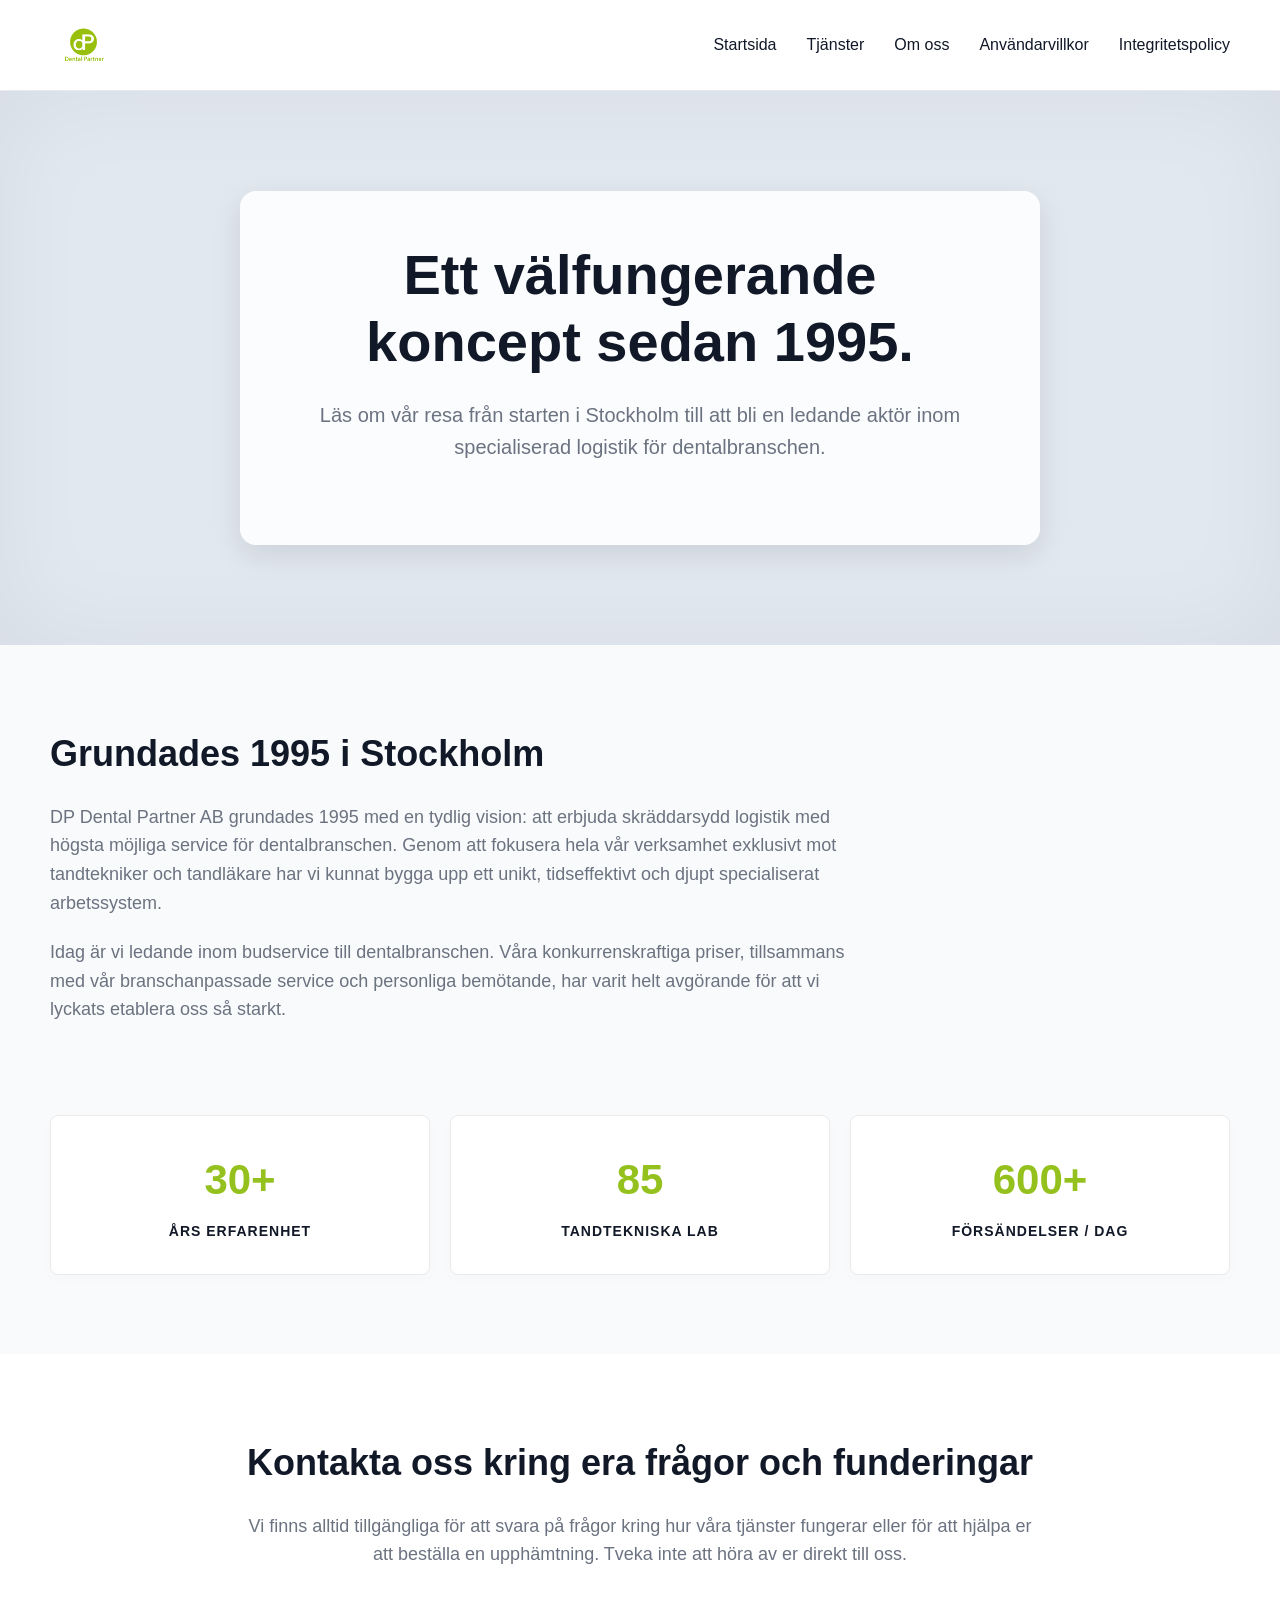
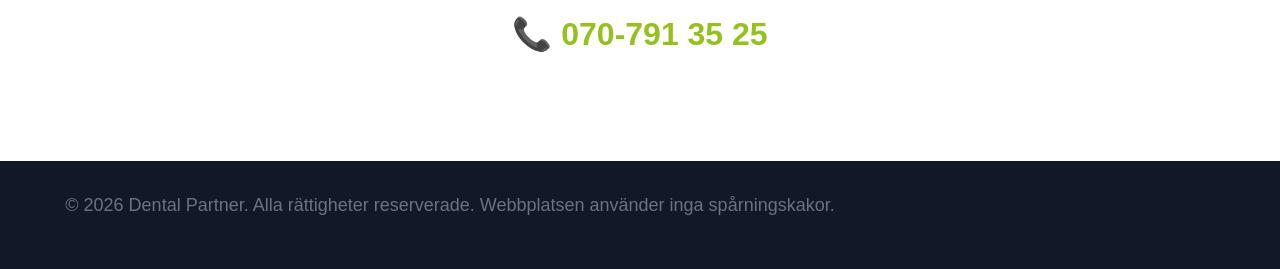
==== commit ad5fb667: "Lade till svenska sidor för användarvillkor och integritetspolicy" ====
--- a/om-oss.html
+++ b/om-oss.html
@@ -23,6 +23,8 @@
             <a href="index.html">Startsida</a>
             <a href="tjanster.html">Tjänster</a>
             <a href="om-oss.html">Om oss</a>
+            <a href="anvandarvillkor.html">Användarvillkor</a>
+            <a href="integritetspolicy.html">Integritetspolicy</a>
         </nav>
     </header>
 
--- a/css/style.css
+++ b/css/style.css
@@ -427,16 +427,19 @@
   height: 100vh;
   display: flex;
   flex-direction: column;
-  justify-content: center;
+  justify-content: center; /* Centrerar innehåll vertikalt */
+  align-items: center;     /* Centrerar innehåll horisontellt oavsett skärm */
   overflow: hidden;
   padding-top: 50px;
 }
 
 .horizontal-title {
   text-align: center;
-  margin-bottom: 60px;
-  padding: 0 50px;
-  color: var(--color-text-main);
+  margin: 0 auto 60px auto; /* Håller rubriken balanserad och centrerad */
+  padding: 0 20px;
+  color: var(--color-text-main);
+  width: 100%;
+  max-width: 1200px;        /* Begränsar bredden på superstora skärmar */
 }
 
 .horizontal-track {
@@ -615,7 +618,7 @@
 
 .stat-label {
   font-size: 14px;
-  color: var(--color-text-muted);
+  color: var(--text-muted);
   text-transform: uppercase;
   letter-spacing: 1px;
   font-weight: bold;
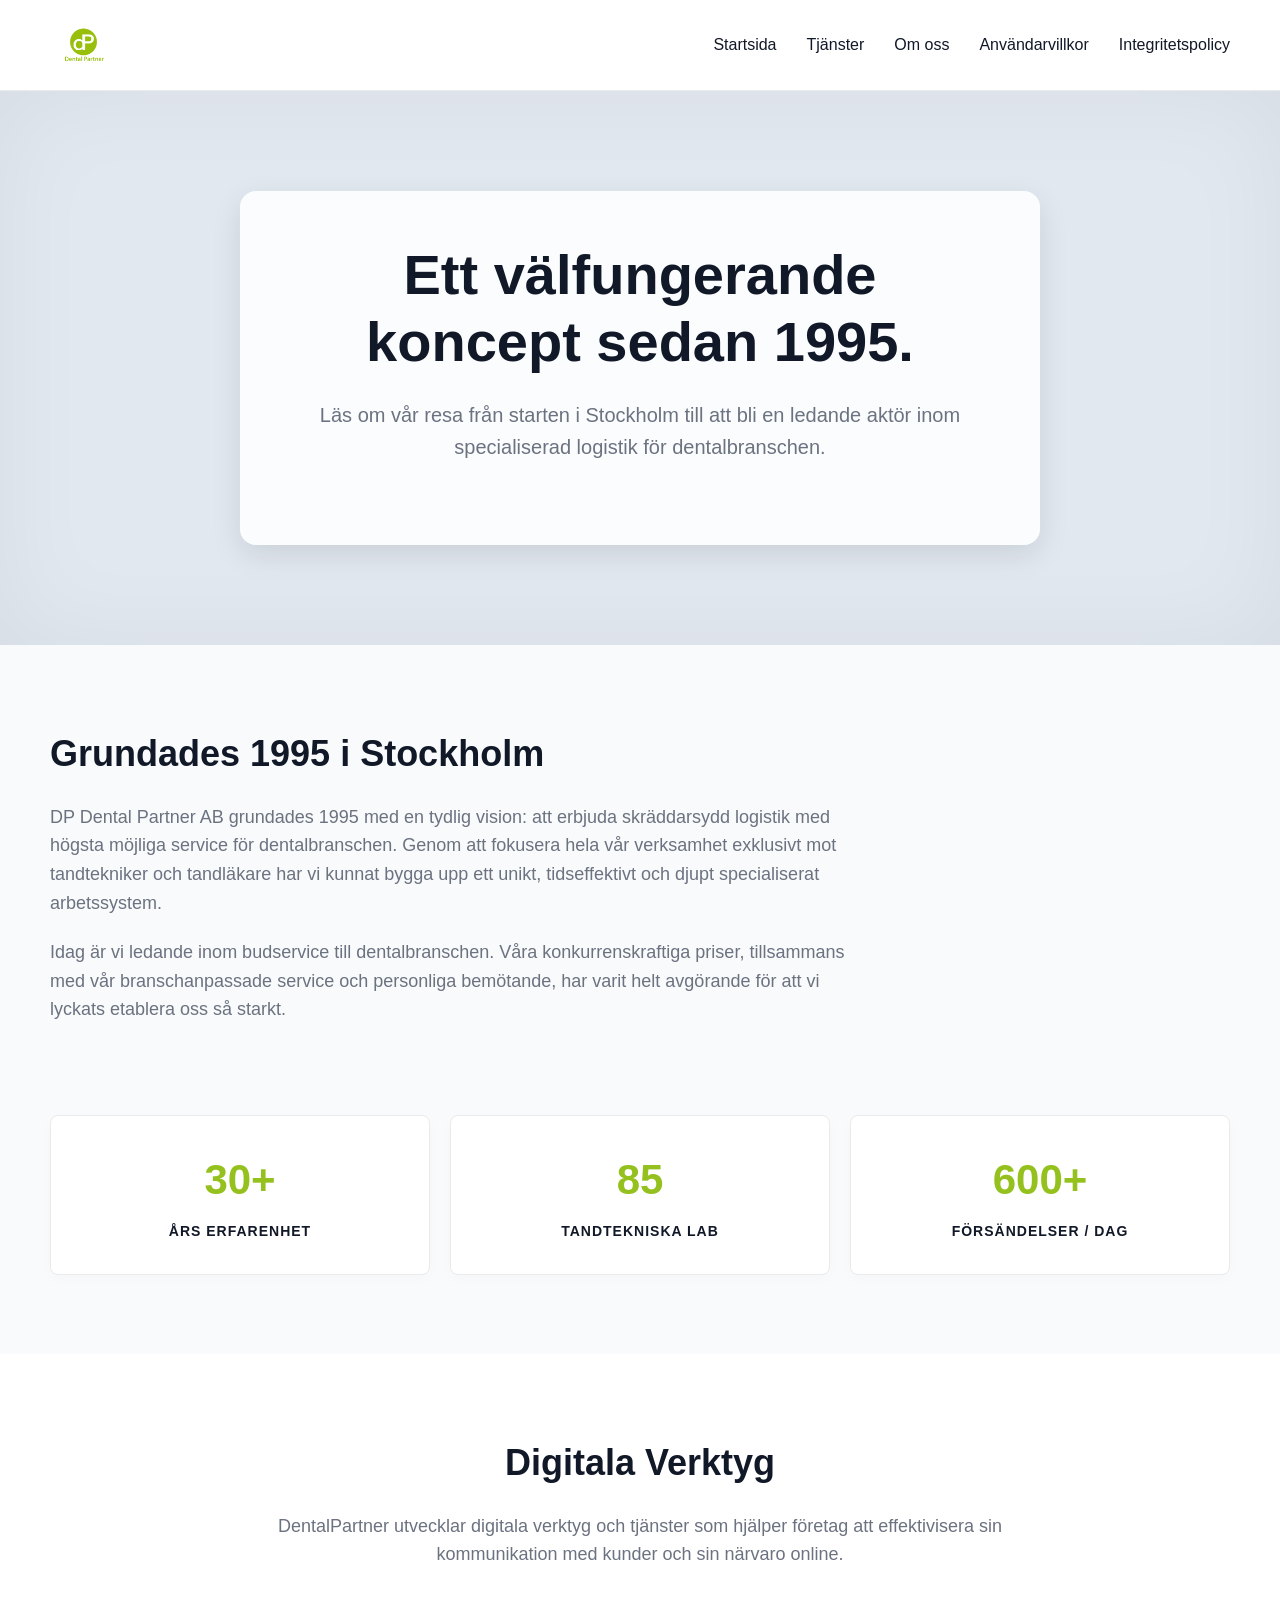
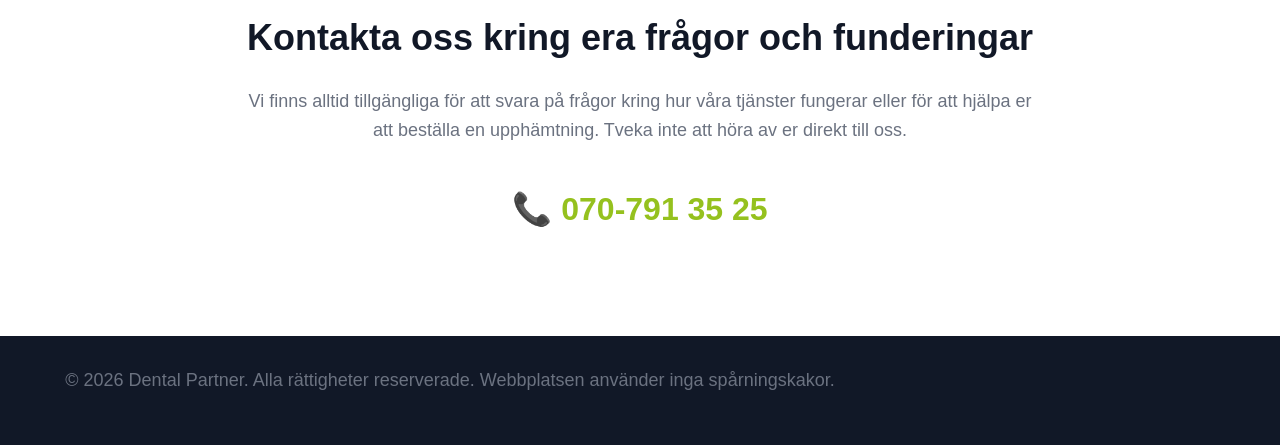
==== commit 13c4a3ea: "La till information om digitala tjänster" ====
--- a/om-oss.html
+++ b/om-oss.html
@@ -66,6 +66,8 @@
 
     <section class="cta-section fade-in" style="padding: 80px 50px;">
         <div class="container">
+            <h2>Digitala Verktyg</h2>
+            <p>DentalPartner utvecklar digitala verktyg och tjänster som hjälper företag att effektivisera sin kommunikation med kunder och sin närvaro online.</p>
             <h2>Kontakta oss kring era frågor och funderingar</h2>
             <p>Vi finns alltid tillgängliga för att svara på frågor kring hur våra tjänster fungerar eller för att hjälpa er att beställa en upphämtning. Tveka inte att höra av er direkt till oss.</p>
             <a href="tel:+46733211751" class="phone-link">📞 070-791 35 25</a>
